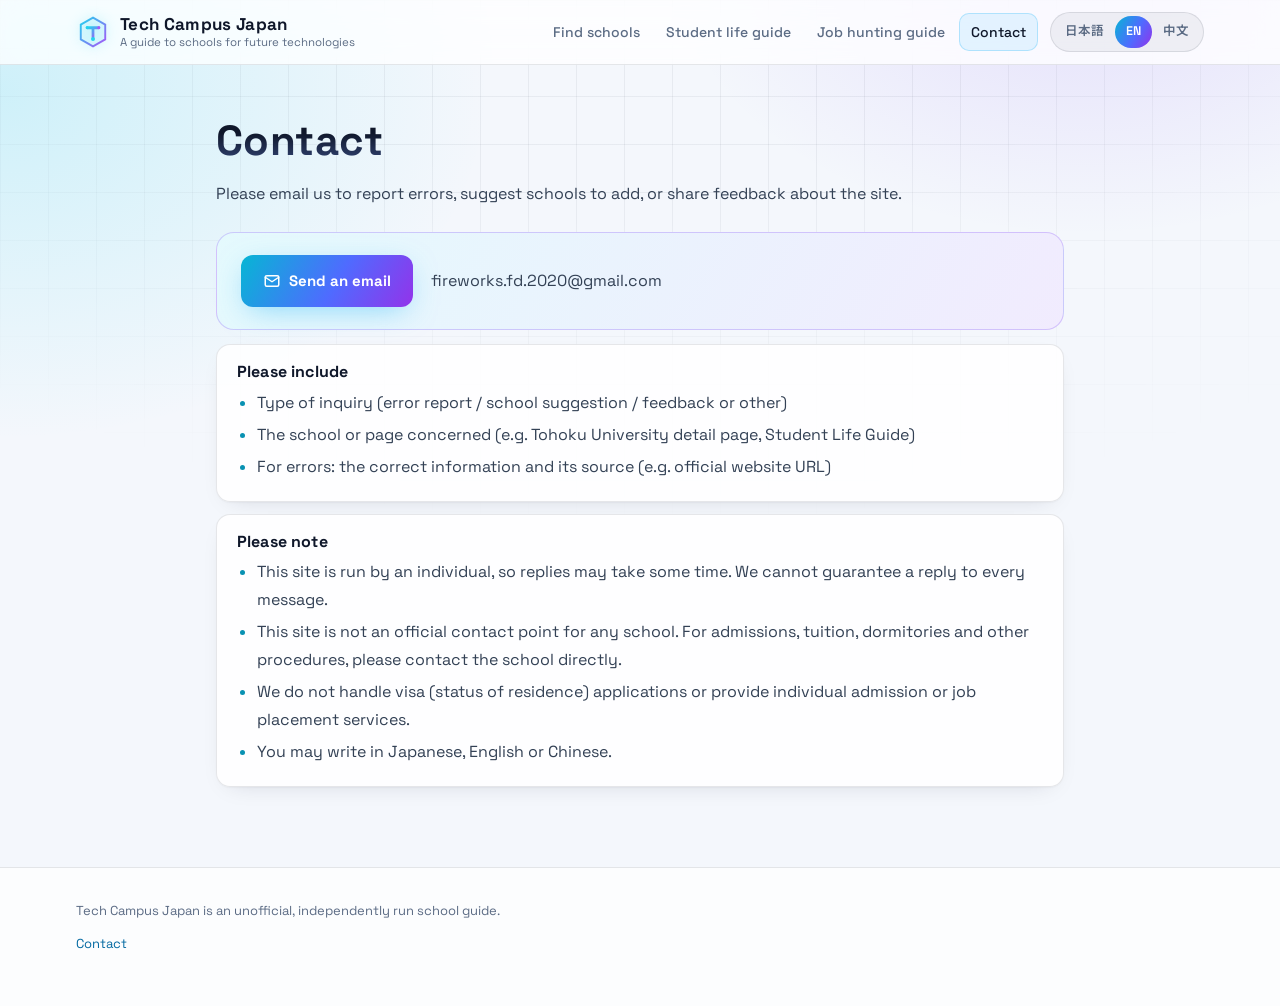
==== contact.html @ 6f259089 "お問い合わせページを追加（3言語、宛先は食品サイトと同じ） Co-Authored-By: Claude Opus 5.5 <noreply@anthropic.com>" ====
<!doctype html>
<html lang="ja">
<head>
  <meta charset="utf-8">
  <meta name="viewport" content="width=device-width, initial-scale=1">
  <title>Tech Campus Japan</title>
  <meta name="description" content="Tech Campus Japan へのお問い合わせ（日本語 / English / 中文） — Contact Tech Campus Japan.">
  <link rel="icon" href="data:image/svg+xml,%3Csvg xmlns='http://www.w3.org/2000/svg' viewBox='0 0 32 32'%3E%3Crect width='32' height='32' rx='8' fill='%23060a14'/%3E%3Cpath d='M16 3.5l11 6.3v12.4L16 28.5 5 22.2V9.8z' fill='none' stroke='%2322d3ee' stroke-width='2'/%3E%3Cpath d='M10.5 12h11M16 12v9' stroke='%23a855f7' stroke-width='2.8' stroke-linecap='round'/%3E%3C/svg%3E">
  <meta name="theme-color" content="#f4f7fc">
  <link rel="preconnect" href="https://fonts.googleapis.com">
  <link rel="preconnect" href="https://fonts.gstatic.com" crossorigin>
  <link rel="stylesheet" href="https://fonts.googleapis.com/css2?family=Noto+Sans+JP:wght@400;500;700;800&family=Noto+Sans+SC:wght@400;500;700;800&family=Space+Grotesk:wght@500;600;700&display=swap">
  <link rel="stylesheet" href="assets/style.css">
</head>
<body data-page="contact">
  <header class="site-header">
    <div class="wrap header-inner">
      <a class="brand" data-link="index.html" href="index.html">
        <svg class="brand-logo" viewBox="0 0 32 32" aria-hidden="true"><defs><linearGradient id="lg" x1="0" y1="0" x2="1" y2="1"><stop offset="0" stop-color="#22d3ee"/><stop offset="1" stop-color="#a855f7"/></linearGradient></defs><path d="M16 2.5l11.5 6.6v13.8L16 29.5 4.5 22.9V9.1z" fill="rgba(34,211,238,.08)" stroke="url(#lg)" stroke-width="1.8"/><path d="M10.5 12h11M16 12v9" stroke="url(#lg)" stroke-width="2.6" stroke-linecap="round"/><circle cx="16" cy="22.6" r="1.9" fill="#22d3ee"/><circle cx="10.5" cy="12" r="1.4" fill="#22d3ee"/><circle cx="21.5" cy="12" r="1.4" fill="#a855f7"/></svg>
        <span><span class="brand-name" data-i18n="siteName"></span><span class="brand-sub" data-i18n="siteSub"></span></span>
      </a>
      <nav class="site-nav" aria-label="Main">
        <a data-link="index.html" href="index.html" data-i18n="navSchools"></a>
        <a data-link="guide.html" href="guide.html" data-i18n="navGuide"></a>
        <a data-link="guide.html#job" href="guide.html#job" data-i18n="navJob"></a>
        <a data-link="contact.html" href="contact.html" aria-current="page" data-i18n="navContact"></a>
      </nav>
      <div class="lang-switch" role="group" aria-label="Language">
        <button type="button" data-lang="ja">日本語</button>
        <button type="button" data-lang="en">EN</button>
        <button type="button" data-lang="zh">中文</button>
      </div>
    </div>
  </header>

  <main class="wrap section guide-page contact-page" id="contact"></main>

  <footer class="site-footer">
    <div class="wrap">
      <p class="muted" data-i18n="footerNote"></p>
      <p class="footer-links"><a data-link="contact.html" href="contact.html" data-i18n="navContact"></a></p>
    </div>
  </footer>

  <script src="data/i18n.js"></script>
  <script src="assets/app.js"></script>
</body>
</html>
---- assets/style.css ----
/* ===== Tech Campus Japan — Future Tech テーマ ===== */
:root {
  --bg: #f4f7fc;
  --bg-2: #eaf0f9;
  --surface: rgba(255, 255, 255, .86);
  --surface-solid: #ffffff;
  --surface-2: rgba(15, 23, 42, .05);
  --text: #0f172a;
  --text-2: #334155;
  --muted: #5b6b84;
  --border: rgba(15, 23, 42, .1);
  --border-strong: rgba(15, 23, 42, .18);
  --cyan: #0891b2;
  --violet: #8b5cf6;
  --accent: #0369a1;
  --grad: linear-gradient(120deg, #06b6d4 0%, #4f6bff 55%, #9333ea 100%);
  --en: #047857;
  --en-soft: rgba(16, 185, 129, .12);
  /* 分野の色 */
  --f-prog: #0284c7; --f-ai: #7c3aed; --f-robot: #ea580c; --f-semi: #0d9488;
  --f-security: #dc2626; --f-space: #2563eb; --f-design: #db2777; --f-startup: #4d7c0f;
  --radius: 16px;
  --glow: 0 0 0 1px rgba(56, 189, 248, .35), 0 10px 40px -10px rgba(56, 189, 248, .35);
  --font-body: "Noto Sans JP", "Hiragino Sans", "Yu Gothic UI", Meiryo, system-ui, sans-serif;
  color-scheme: light;
}
html:lang(zh-CN) { --font-body: "Noto Sans SC", "PingFang SC", "Microsoft YaHei", system-ui, sans-serif; }

* { box-sizing: border-box; }
html { -webkit-text-size-adjust: 100%; scroll-behavior: smooth; }
body {
  margin: 0;
  background: var(--bg);
  color: var(--text);
  font-family: "Space Grotesk", var(--font-body);
  line-height: 1.75;
  -webkit-font-smoothing: antialiased;
  position: relative;
  overflow-x: hidden;
}
/* 背景のグリッドと光 */
body::before {
  content: ""; position: fixed; inset: 0; z-index: -2; pointer-events: none;
  background-image:
    linear-gradient(rgba(15, 23, 42, .055) 1px, transparent 1px),
    linear-gradient(90deg, rgba(15, 23, 42, .055) 1px, transparent 1px);
  background-size: 48px 48px;
  mask-image: radial-gradient(ellipse 90% 70% at 50% 0%, #000 30%, transparent 85%);
  -webkit-mask-image: radial-gradient(ellipse 90% 70% at 50% 0%, #000 30%, transparent 85%);
}
body::after {
  content: ""; position: fixed; inset: 0; z-index: -3; pointer-events: none;
  background:
    radial-gradient(600px 400px at 85% -5%, rgba(139, 92, 246, .16), transparent 70%),
    radial-gradient(700px 500px at 0% 10%, rgba(34, 211, 238, .18), transparent 70%),
    var(--bg);
}
a { color: var(--accent); }
h1, h2, h3 { line-height: 1.35; letter-spacing: .01em; }
.wrap { max-width: 1160px; margin: 0 auto; padding: 0 16px; }
.muted { color: var(--muted); }
::selection { background: rgba(56, 189, 248, .35); }
:focus-visible { outline: 2px solid var(--cyan); outline-offset: 2px; }

/* ===== ヘッダー ===== */
.site-header {
  position: sticky; top: 0; z-index: 20;
  background: rgba(255, 255, 255, .78);
  backdrop-filter: blur(14px) saturate(140%);
  -webkit-backdrop-filter: blur(14px) saturate(140%);
  border-bottom: 1px solid var(--border);
}
.header-inner { display: flex; align-items: center; gap: 12px; min-height: 64px; flex-wrap: wrap; }
.brand { display: flex; align-items: center; gap: 10px; color: var(--text); text-decoration: none; min-width: 0; }
.brand-logo { width: 34px; height: 34px; flex: none; filter: drop-shadow(0 0 6px rgba(34, 211, 238, .35)); }
.brand-name { display: block; font-family: "Space Grotesk", sans-serif; font-weight: 700; font-size: 17px; letter-spacing: .02em; line-height: 1.2; }
.brand-sub { display: block; font-size: 11.5px; color: var(--muted); line-height: 1.3; white-space: nowrap; overflow: hidden; text-overflow: ellipsis; }
.site-nav { display: flex; gap: 2px; margin-left: auto; }
.site-nav a {
  color: var(--muted); text-decoration: none; font-size: 14px; font-weight: 500;
  padding: 7px 12px; border-radius: 10px; white-space: nowrap; transition: color .2s, background .2s;
}
.site-nav a:hover { color: var(--text); background: var(--surface-2); }
.site-nav a[aria-current="page"] { color: var(--text); background: rgba(56, 189, 248, .12); box-shadow: inset 0 0 0 1px rgba(56, 189, 248, .3); }
.lang-switch { display: flex; flex: none; background: var(--surface-2); border: 1px solid var(--border); border-radius: 999px; padding: 3px; }
.lang-switch button {
  border: 0; background: transparent; color: var(--muted); font: inherit; font-size: 12.5px; font-weight: 600;
  padding: 5px 11px; border-radius: 999px; cursor: pointer; transition: color .2s;
}
.lang-switch button:hover { color: var(--text); }
.lang-switch button[aria-pressed="true"] { background: var(--grad); color: #fff; }

/* ===== ヒーロー ===== */
.hero { position: relative; padding: 72px 0 56px; overflow: hidden; }
.hero-grid { display: grid; grid-template-columns: 1.15fr .85fr; gap: 32px; align-items: center; }
.eyebrow {
  display: inline-flex; align-items: center; gap: 8px; margin: 0 0 18px;
  font-family: "Space Grotesk", monospace; font-size: 12px; font-weight: 600; letter-spacing: .18em;
  color: var(--cyan); padding: 6px 12px; border-radius: 999px;
  border: 1px solid rgba(34, 211, 238, .35); background: rgba(34, 211, 238, .08);
}
.eyebrow::before { content: ""; width: 7px; height: 7px; border-radius: 50%; background: var(--cyan); box-shadow: 0 0 10px var(--cyan); animation: pulse 2s infinite; }
.hero h1 {
  font-size: clamp(30px, 4.8vw, 50px); margin: 0 0 18px; font-weight: 800; letter-spacing: .01em;
  word-break: keep-all; overflow-wrap: anywhere;
  background: linear-gradient(180deg, #0f172a 35%, #3b4f86 100%);
  -webkit-background-clip: text; background-clip: text; color: transparent;
}
.hero-lead { max-width: 640px; margin: 0; font-size: clamp(15px, 2vw, 17px); color: var(--text-2); }
.hero-actions { display: flex; flex-wrap: wrap; gap: 10px; margin-top: 26px; }
.stats { display: flex; flex-wrap: wrap; gap: 12px; margin-top: 30px; }
.stat {
  background: var(--surface); border: 1px solid var(--border); border-radius: 14px;
  padding: 12px 18px; display: flex; flex-direction: column; min-width: 128px; backdrop-filter: blur(8px);
}
.stat-num {
  font-family: "Space Grotesk", sans-serif; font-size: 32px; font-weight: 700; line-height: 1.15;
  background: var(--grad); -webkit-background-clip: text; background-clip: text; color: transparent;
}
.stat-label { font-size: 12.5px; color: var(--muted); }
.hero-visual { position: relative; }
.hero-visual svg { width: 100%; height: auto; display: block; filter: drop-shadow(0 10px 30px rgba(56, 189, 248, .2)); }
.hero-visual .node { animation: pulse 3s ease-in-out infinite; transform-box: fill-box; transform-origin: center; }
.hero-visual .node:nth-child(3n) { animation-delay: .8s; }
.hero-visual .node:nth-child(3n+1) { animation-delay: 1.6s; }
.hero-visual .flow { stroke-dasharray: 6 10; animation: flow 3s linear infinite; }
@keyframes pulse { 0%, 100% { opacity: 1; } 50% { opacity: .35; } }
@keyframes flow { to { stroke-dashoffset: -64; } }

/* ===== ボタン ===== */
.btn {
  display: inline-flex; align-items: center; gap: 6px; text-decoration: none; font-weight: 700; font-size: 14px;
  padding: 11px 18px; border-radius: 12px; background: var(--grad); color: #fff; border: 0;
  box-shadow: 0 8px 30px -8px rgba(56, 189, 248, .6); transition: transform .2s, box-shadow .2s;
}
.btn:hover { transform: translateY(-1px); box-shadow: 0 12px 36px -8px rgba(139, 92, 246, .7); }
.btn-ghost { background: var(--surface-2); color: var(--text); box-shadow: inset 0 0 0 1px var(--border-strong); }
.btn-ghost:hover { box-shadow: inset 0 0 0 1px var(--cyan); }

/* ===== セクション ===== */
.section { padding-top: 48px; padding-bottom: 8px; }
.section h2 { font-size: clamp(22px, 3vw, 28px); margin: 0 0 6px; }
.section-kicker { font-family: "Space Grotesk", monospace; font-size: 12px; letter-spacing: .2em; color: var(--cyan); margin: 0 0 6px; text-transform: uppercase; }
.section-lead { color: var(--muted); margin: 0 0 20px; }

/* ===== 分野カード ===== */
.fields-grid { display: grid; grid-template-columns: repeat(auto-fill, minmax(240px, 1fr)); gap: 12px; }
.field-card {
  position: relative; text-align: left; font: inherit; color: var(--text); cursor: pointer;
  background: var(--surface); border: 1px solid var(--border); border-radius: var(--radius);
  padding: 16px; display: grid; grid-template-columns: auto 1fr; gap: 4px 12px; align-items: start;
  transition: transform .2s, border-color .2s, box-shadow .2s; backdrop-filter: blur(8px);
}
.field-card:hover { transform: translateY(-3px); border-color: color-mix(in srgb, var(--c) 60%, transparent); box-shadow: 0 10px 40px -12px color-mix(in srgb, var(--c) 60%, transparent); }
.field-icon {
  grid-row: span 2; width: 40px; height: 40px; border-radius: 12px; display: grid; place-items: center;
  color: var(--c); background: color-mix(in srgb, var(--c) 14%, transparent);
  box-shadow: inset 0 0 0 1px color-mix(in srgb, var(--c) 35%, transparent);
}
.field-icon svg { width: 22px; height: 22px; }
.field-name { font-weight: 700; color: var(--text); }
.field-desc { font-size: 13px; color: var(--muted); line-height: 1.6; }

/* ===== 絞り込み ===== */
.filters {
  background: var(--surface); border: 1px solid var(--border); border-radius: 20px;
  padding: 18px; display: flex; flex-direction: column; gap: 14px; backdrop-filter: blur(10px);
}
.search {
  width: 100%; font: inherit; font-size: 16px; padding: 13px 16px 13px 44px; border-radius: 12px;
  border: 1px solid var(--border-strong); color: var(--text);
  background: #fff url("data:image/svg+xml,%3Csvg xmlns='http://www.w3.org/2000/svg' width='18' height='18' fill='none' stroke='%235b6b84' stroke-width='2' stroke-linecap='round' viewBox='0 0 24 24'%3E%3Ccircle cx='11' cy='11' r='7'/%3E%3Cpath d='m20 20-3.5-3.5'/%3E%3C/svg%3E") no-repeat 15px center;
}
.search::placeholder { color: #8391a7; }
.search:focus, .select:focus { outline: none; border-color: var(--cyan); box-shadow: 0 0 0 3px rgba(34, 211, 238, .2); }
.filter-row { display: flex; gap: 10px; align-items: flex-start; flex-wrap: wrap; }
.filter-row-inline { align-items: center; }
.filter-label { font-size: 12.5px; font-weight: 600; color: var(--muted); min-width: 96px; padding-top: 6px; }
.filter-row-inline .filter-label { padding-top: 0; }
.chips { display: flex; flex-wrap: wrap; gap: 6px; flex: 1; min-width: 0; }
.chip {
  font: inherit; font-size: 13px; padding: 6px 13px; border-radius: 999px; cursor: pointer;
  border: 1px solid var(--border-strong); background: transparent; color: var(--text-2); transition: all .2s;
}
.chip:hover { border-color: var(--cyan); color: var(--text); }
.chip[aria-pressed="true"] { background: var(--grad); border-color: transparent; color: #fff; font-weight: 700; }
.select {
  font: inherit; font-size: 14px; padding: 8px 12px; border-radius: 10px; max-width: 100%;
  border: 1px solid var(--border-strong); background: var(--surface-solid); color: var(--text);
}
.check { display: inline-flex; align-items: center; gap: 7px; font-size: 14px; cursor: pointer; color: var(--text-2); }
.check input { width: 17px; height: 17px; accent-color: var(--cyan); }
.link-btn { font: inherit; font-size: 13px; background: none; border: 0; color: var(--accent); cursor: pointer; margin-left: auto; }
.link-btn:hover { text-decoration: underline; }
.result-count { color: var(--muted); font-size: 14px; margin: 18px 0 12px; font-family: "Space Grotesk", var(--font-body); }

/* ===== 学校カード ===== */
.cards { display: grid; grid-template-columns: repeat(auto-fill, minmax(310px, 1fr)); gap: 16px; }
.card {
  position: relative; background: var(--surface); border: 1px solid var(--border); border-radius: var(--radius);
  padding: 18px 20px; display: flex; flex-direction: column; backdrop-filter: blur(8px);
  transition: transform .25s, box-shadow .25s, border-color .25s;
}
.card::before {
  content: ""; position: absolute; inset: 0; border-radius: inherit; padding: 1px; pointer-events: none;
  background: var(--grad); opacity: 0; transition: opacity .25s;
  -webkit-mask: linear-gradient(#000 0 0) content-box, linear-gradient(#000 0 0);
  -webkit-mask-composite: xor; mask-composite: exclude;
}
.card:hover { transform: translateY(-4px); box-shadow: 0 18px 50px -18px rgba(56, 189, 248, .45); border-color: transparent; }
.card:hover::before { opacity: 1; }
.card-badges { display: flex; flex-wrap: wrap; gap: 6px; margin-bottom: 10px; }
.card-title { font-size: 18.5px; margin: 0; }
.card-title a { color: var(--text); text-decoration: none; }
.card-title a::after { content: ""; position: absolute; inset: 0; } /* カード全体をリンクに */
.card-alt { margin: 2px 0 0; font-size: 12.5px; color: var(--muted); font-family: "Space Grotesk", var(--font-body); }
.card-pref { margin: 6px 0 10px; font-size: 12.5px; color: var(--muted); display: flex; align-items: center; gap: 5px; }
.card-pref::before {
  content: ""; width: 12px; height: 12px; flex: none; background: var(--cyan);
  -webkit-mask: url("data:image/svg+xml,%3Csvg xmlns='http://www.w3.org/2000/svg' viewBox='0 0 24 24'%3E%3Cpath d='M12 2a7 7 0 0 0-7 7c0 5 7 13 7 13s7-8 7-13a7 7 0 0 0-7-7zm0 9.5A2.5 2.5 0 1 1 12 6.5a2.5 2.5 0 0 1 0 5z'/%3E%3C/svg%3E") center / contain no-repeat;
  mask: url("data:image/svg+xml,%3Csvg xmlns='http://www.w3.org/2000/svg' viewBox='0 0 24 24'%3E%3Cpath d='M12 2a7 7 0 0 0-7 7c0 5 7 13 7 13s7-8 7-13a7 7 0 0 0-7-7zm0 9.5A2.5 2.5 0 1 1 12 6.5a2.5 2.5 0 0 1 0 5z'/%3E%3C/svg%3E") center / contain no-repeat;
}
.card-desc { margin: 0 0 14px; font-size: 14px; flex: 1; color: var(--text-2); }
.tags { display: flex; flex-wrap: wrap; gap: 5px; }
.tag {
  font-size: 11.5px; font-weight: 600; padding: 3px 10px; border-radius: 999px; white-space: nowrap;
  color: var(--c); background: color-mix(in srgb, var(--c) 12%, transparent);
  box-shadow: inset 0 0 0 1px color-mix(in srgb, var(--c) 28%, transparent);
}
.tag-prog { --c: var(--f-prog); } .tag-ai { --c: var(--f-ai); } .tag-robot { --c: var(--f-robot); }
.tag-semi { --c: var(--f-semi); } .tag-security { --c: var(--f-security); } .tag-space { --c: var(--f-space); }
.tag-design { --c: var(--f-design); } .tag-startup { --c: var(--f-startup); }
.badge { font-size: 11.5px; font-weight: 700; padding: 3px 9px; border-radius: 7px; letter-spacing: .02em; }
.badge-univ { background: rgba(2, 132, 199, .1); color: #0369a1; }
.badge-kosen { background: rgba(234, 88, 12, .1); color: #c2410c; }
.badge-high { background: rgba(219, 39, 119, .1); color: #be185d; }
.badge-en { background: var(--en-soft); color: var(--en); box-shadow: inset 0 0 0 1px rgba(52, 211, 153, .3); }
.badge-en-grad, .badge-en-partial { background: transparent; color: #047857; box-shadow: inset 0 0 0 1px rgba(16, 185, 129, .35); }
.card-meta {
  display: flex; flex-wrap: wrap; gap: 6px 12px; align-items: center; justify-content: space-between;
  margin: 14px 0 0; padding-top: 12px; border-top: 1px solid var(--border); font-size: 12.5px; color: var(--muted);
  font-family: "Space Grotesk", var(--font-body);
}
.dorm { font-weight: 600; }
.dorm-yes { color: var(--en); }
.empty { color: var(--muted); padding: 24px 0; }

/* ===== 学校の種類 ===== */
.guide-grid { display: grid; grid-template-columns: repeat(auto-fill, minmax(290px, 1fr)); gap: 14px; margin-top: 14px; }
.guide-item { background: var(--surface); border: 1px solid var(--border); border-radius: var(--radius); padding: 18px 20px; }
.guide-item h3 { margin: 0 0 6px; font-size: 16px; color: var(--text); }
.guide-item p { margin: 0; font-size: 14px; color: var(--muted); }

/* ===== ガイドへの誘導 ===== */
.cta {
  position: relative; overflow: hidden;
  display: flex; flex-wrap: wrap; gap: 18px 28px; align-items: center; justify-content: space-between;
  background: linear-gradient(120deg, rgba(34, 211, 238, .14), rgba(139, 92, 246, .14)), #fff;
  border: 1px solid rgba(139, 92, 246, .35); border-radius: 22px; padding: 28px 30px;
}
.cta::after {
  content: ""; position: absolute; right: -80px; top: -80px; width: 260px; height: 260px; border-radius: 50%;
  background: radial-gradient(circle, rgba(139, 92, 246, .22), transparent 70%); pointer-events: none;
}
.cta h2 { margin: 0 0 6px; font-size: 22px; }
.cta p { margin: 0; color: var(--text-2); max-width: 620px; }
.cta-actions { display: flex; flex-wrap: wrap; gap: 10px; position: relative; z-index: 1; }

/* ===== 詳細ページ ===== */
.back { display: inline-flex; margin-bottom: 18px; text-decoration: none; font-size: 14px; color: var(--muted); }
.back:hover { color: var(--cyan); }
.detail-head h1 {
  font-size: clamp(26px, 4.6vw, 40px); margin: 0;
  background: linear-gradient(180deg, #0f172a 35%, #3b4f86 100%); -webkit-background-clip: text; background-clip: text; color: transparent;
}
.detail-alt { color: var(--muted); margin: 6px 0 0; font-family: "Space Grotesk", var(--font-body); }
.detail-pref { color: var(--muted); margin: 4px 0 0; font-size: 14px; }
.detail-desc { font-size: 17px; max-width: 800px; margin: 22px 0 26px; color: var(--text-2); }
.detail-list {
  background: var(--surface); border: 1px solid var(--border); border-radius: var(--radius);
  padding: 4px 22px; margin: 0; display: grid; grid-template-columns: 200px 1fr; backdrop-filter: blur(8px);
}
.detail-list dt, .detail-list dd { padding: 15px 0; border-bottom: 1px solid var(--border); margin: 0; }
.detail-list dt { font-weight: 600; font-size: 13.5px; color: var(--muted); padding-right: 16px; }
.detail-list dt:last-of-type, .detail-list dd:last-of-type { border-bottom: 0; }
.detail-list dd a { word-break: break-all; }
.detail-list small { display: inline-block; margin-top: 4px; font-size: 12px; }
.detail-fields { list-style: none; margin: 0; padding: 0; display: flex; flex-direction: column; gap: 8px; }
.detail-fields li { display: flex; gap: 10px; align-items: baseline; flex-wrap: wrap; }
.detail .detail-sub { font-size: 20px; margin: 40px 0 14px; display: flex; align-items: center; gap: 10px; }
.detail-sub::before { content: ""; width: 4px; height: 20px; border-radius: 2px; background: var(--grad); }
.level { font-weight: 700; }
.level-undergrad, .level-grad { color: var(--en); }
.detail-guide-link { margin: 18px 0 0; }
.related { margin-top: 48px; }
.related h2 { font-size: 20px; }

/* ===== 留学生活ガイド ===== */
.guide-page { max-width: 880px; }
.guide-page h1 {
  font-size: clamp(28px, 5vw, 42px); margin: 0 0 10px;
  background: linear-gradient(180deg, #0f172a 35%, #3b4f86 100%); -webkit-background-clip: text; background-clip: text; color: transparent;
}
.g-lead { color: var(--text-2); margin: 0 0 24px; }
.g-toc { background: var(--surface); border: 1px solid var(--border); border-radius: var(--radius); padding: 16px 22px; }
.g-toc strong { font-family: "Space Grotesk", var(--font-body); color: var(--cyan); font-size: 13px; letter-spacing: .1em; }
.g-toc ol { margin: 8px 0 0; padding-left: 22px; }
.g-toc li { margin: 3px 0; }
.g-toc a { color: var(--text); text-decoration: none; }
.g-toc a:hover { color: var(--cyan); }
.g-section { padding-top: 44px; scroll-margin-top: 84px; }
.g-section h2 { font-size: 24px; margin: 0 0 14px; display: flex; align-items: center; gap: 10px; }
.g-section h2::before { content: ""; width: 4px; height: 24px; border-radius: 2px; background: var(--grad); }
.g-section > h3 { font-size: 16px; margin: 22px 0 12px; color: var(--cyan); }
.g-intro { margin: 0 0 8px; color: var(--text-2); }
.g-blocks { display: grid; gap: 12px; margin-top: 14px; }
.g-block { background: var(--surface); border: 1px solid var(--border); border-radius: 14px; padding: 16px 20px; }
.g-block h3 { font-size: 16px; margin: 0 0 6px; }
.g-block p { margin: 0; color: var(--text-2); }
.g-block ul { margin: 0; padding-left: 20px; color: var(--text-2); }
.g-block li { margin: 4px 0; }
.g-block li::marker { color: var(--cyan); }
.g-note { margin-top: 36px; font-size: 13px; color: var(--muted); }
.timeline { list-style: none; margin: 0; padding: 0 0 0 4px; border-left: 2px solid rgba(56, 189, 248, .3); }
.timeline li { position: relative; padding: 0 0 16px 22px; display: flex; flex-direction: column; }
.timeline li::before {
  content: ""; position: absolute; left: -8px; top: 7px; width: 12px; height: 12px;
  border-radius: 50%; background: var(--cyan); box-shadow: 0 0 12px var(--cyan);
}
.tl-when { font-weight: 700; color: var(--cyan); font-size: 14px; font-family: "Space Grotesk", var(--font-body); }
.tl-what { color: var(--text-2); }
.steps { list-style: none; margin: 0; padding: 0; display: flex; flex-wrap: wrap; gap: 8px; counter-reset: step; }
.steps li {
  counter-increment: step; background: var(--surface); border: 1px solid var(--border-strong);
  border-radius: 999px; padding: 5px 14px 5px 6px; font-size: 14px;
}
.steps li::before {
  content: counter(step); display: inline-grid; place-items: center; width: 22px; height: 22px; margin-right: 8px;
  border-radius: 50%; background: var(--grad); color: #fff; font-size: 12px; font-weight: 800;
}

/* ===== フッター ===== */
.site-footer { margin-top: 72px; padding: 32px 0 44px; border-top: 1px solid var(--border); font-size: 13px; color: var(--muted); background: rgba(255, 255, 255, .7); }
.site-footer p { margin: 0 0 6px; max-width: 840px; }

/* ===== レスポンシブ ===== */
@media (max-width: 900px) {
  .hero-grid { grid-template-columns: 1fr; }
  .hero-visual { max-width: 420px; margin: 0 auto; opacity: .9; }
  .site-nav { order: 3; width: 100%; margin: 0 0 10px; overflow-x: auto; }
  .site-nav a { padding: 5px 12px 5px 0; background: none !important; box-shadow: none !important; }
  .site-nav a[aria-current="page"] { color: var(--cyan); }
  .lang-switch { margin-left: auto; }
}
@media (max-width: 640px) {
  .hero { padding: 44px 0 36px; }
  .hero-visual { display: none; }
  .stat { min-width: 0; flex: 1 1 30%; padding: 10px 12px; }
  .stat-num { font-size: 24px; }
  .stat-label { font-size: 11.5px; }
  .brand-sub { display: none; }
  .lang-switch button { padding: 4px 8px; font-size: 12px; }
  .brand-name { font-size: 15px; }
  .brand-logo { width: 30px; height: 30px; }
  .header-inner { gap: 8px; }
  .filter-label { min-width: 100%; padding-top: 0; }
  .link-btn { margin-left: 0; }
  .cards { grid-template-columns: 1fr; }
  .cta { padding: 22px 20px; }
  .cta-actions, .hero-actions { width: 100%; }
  .btn { flex: 1 1 100%; justify-content: center; }
  .detail-list { grid-template-columns: 1fr; padding: 4px 16px; }
  .detail-list dt { border-bottom: 0; padding-bottom: 2px; }
  .detail-list dd { padding-top: 0; }
}
@media (prefers-reduced-motion: reduce) {
  *, *::before, *::after { animation: none !important; transition: none !important; }
  html { scroll-behavior: auto; }
}

/* 明るい背景用の立体感 */
.card, .field-card, .filters, .detail-list, .stat, .guide-item, .g-block, .g-toc {
  box-shadow: 0 1px 2px rgba(15, 23, 42, .04), 0 8px 24px -14px rgba(15, 23, 42, .18);
}

/* ===== お問い合わせ ===== */
.contact-card {
  display: flex; flex-wrap: wrap; align-items: center; gap: 12px 18px; margin: 4px 0 8px;
  background: linear-gradient(120deg, rgba(34, 211, 238, .12), rgba(139, 92, 246, .12)), #fff;
  border: 1px solid rgba(139, 92, 246, .3); border-radius: 18px; padding: 22px 24px;
}
.btn-mail { gap: 8px; font-size: 15px; padding: 13px 22px; }
.contact-mail { margin: 0; font-family: "Space Grotesk", var(--font-body); color: var(--text-2); word-break: break-all; }
.footer-links { margin-top: 10px !important; }
.footer-links a { color: var(--accent); text-decoration: none; }
.footer-links a:hover { text-decoration: underline; }
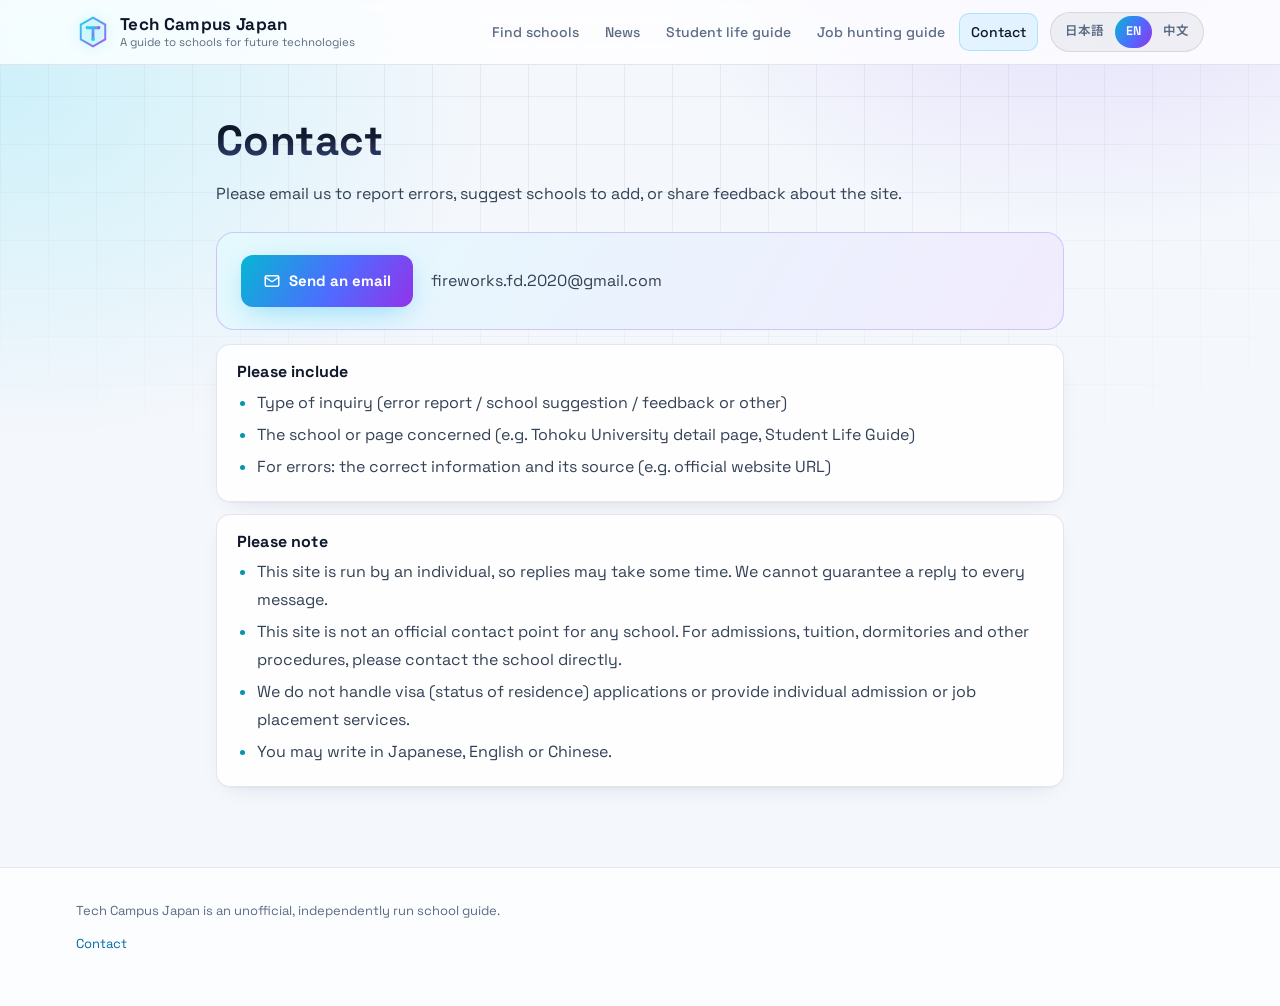
==== commit 05dd25d0: "月次トピックス（2026年11月号）・締め切りカレンダー・今月の注目校を追加、熊本県立大学を掲載、東北大・筑波大の留学生授業料改定を反映、更新手順をスキル化 Co-Authored-By: Claud" ====
--- a/contact.html
+++ b/contact.html
@@ -21,6 +21,7 @@
       </a>
       <nav class="site-nav" aria-label="Main">
         <a data-link="index.html" href="index.html" data-i18n="navSchools"></a>
+        <a data-link="news.html" href="news.html" data-i18n="navNews"></a>
         <a data-link="guide.html" href="guide.html" data-i18n="navGuide"></a>
         <a data-link="guide.html#job" href="guide.html#job" data-i18n="navJob"></a>
         <a data-link="contact.html" href="contact.html" aria-current="page" data-i18n="navContact"></a>
--- a/assets/style.css
+++ b/assets/style.css
@@ -394,3 +394,65 @@
 .footer-links { margin-top: 10px !important; }
 .footer-links a { color: var(--accent); text-decoration: none; }
 .footer-links a:hover { text-decoration: underline; }
+
+/* ===== 月次トピックス ===== */
+.news-page { max-width: 920px; }
+.topics { display: grid; gap: 14px; }
+.topic {
+  background: var(--surface); border: 1px solid var(--border); border-radius: var(--radius);
+  padding: 20px 22px; scroll-margin-top: 84px;
+  box-shadow: 0 1px 2px rgba(15, 23, 42, .04), 0 8px 24px -14px rgba(15, 23, 42, .18);
+}
+.topic:target { border-color: var(--cyan); box-shadow: 0 0 0 3px rgba(8, 145, 178, .15); }
+.topic h3 { margin: 8px 0 8px; font-size: 18px; }
+.topic p { margin: 0; color: var(--text-2); }
+.topic-kind {
+  display: inline-block; font-size: 11.5px; font-weight: 700; padding: 3px 10px; border-radius: 999px;
+  color: var(--c); background: color-mix(in srgb, var(--c) 12%, transparent);
+}
+.kind-tuition { --c: var(--f-robot); } .kind-program { --c: var(--f-ai); }
+.kind-admission { --c: var(--f-prog); } .kind-policy { --c: var(--f-semi); }
+.topic-related { display: flex; flex-wrap: wrap; align-items: center; gap: 6px; margin-top: 12px; font-size: 13px; color: var(--muted); }
+.topic-related > span { margin-right: 2px; }
+.chip-link {
+  font-size: 13px; padding: 3px 11px; border-radius: 999px; text-decoration: none;
+  border: 1px solid var(--border-strong); color: var(--accent); background: #fff;
+}
+.chip-link:hover { border-color: var(--cyan); }
+.topic-sources { margin-top: 10px !important; font-size: 12.5px; color: var(--muted) !important; }
+.topic-sources a { color: var(--muted); }
+
+/* カレンダー */
+.cal { list-style: none; margin: 14px 0 0; padding: 0; background: var(--surface); border: 1px solid var(--border); border-radius: var(--radius); overflow: hidden; }
+.cal-item { display: grid; grid-template-columns: 230px 1fr; gap: 6px 16px; padding: 14px 20px; border-bottom: 1px solid var(--border); }
+.cal-item:last-child { border-bottom: 0; }
+.cal-date { font-family: "Space Grotesk", var(--font-body); font-weight: 600; color: var(--text); font-size: 14px; }
+.cal-approx { font-style: normal; font-size: 11px; color: var(--muted); border: 1px solid var(--border-strong); border-radius: 6px; padding: 0 5px; margin-left: 4px; }
+.cal-body { font-size: 14.5px; }
+.cal-body a { color: var(--text); text-decoration: none; }
+.cal-body a:hover { color: var(--accent); text-decoration: underline; }
+.cal-kind { display: inline-block; font-size: 11px; font-weight: 700; padding: 1px 8px; border-radius: 6px; margin-right: 8px; color: #fff; vertical-align: 1px; }
+.cal-deadline { background: #e11d48; } .cal-exam { background: #2563eb; } .cal-event { background: #0d9488; } .cal-scholarship { background: #7c3aed; }
+.cal-item.is-past { opacity: .55; }
+.cal-past { font-size: 11.5px; color: var(--muted); margin-left: 6px; }
+
+/* トップページの最新トピックス */
+.home-news-head { display: flex; flex-wrap: wrap; align-items: baseline; justify-content: space-between; gap: 8px; margin-bottom: 14px; }
+.home-news-head h2 { margin: 0 !important; }
+.home-news-head a { font-size: 14px; color: var(--accent); text-decoration: none; font-weight: 600; }
+.news-cards { display: grid; grid-template-columns: repeat(auto-fill, minmax(280px, 1fr)); gap: 12px; }
+.news-card {
+  display: flex; flex-direction: column; gap: 8px; text-decoration: none; color: var(--text);
+  background: var(--surface); border: 1px solid var(--border); border-radius: var(--radius); padding: 16px 18px;
+  box-shadow: 0 1px 2px rgba(15, 23, 42, .04), 0 8px 24px -14px rgba(15, 23, 42, .18); transition: transform .2s, border-color .2s;
+}
+.news-card:hover { transform: translateY(-3px); border-color: var(--cyan); }
+.news-card .topic-kind { align-self: flex-start; }
+.news-card strong { font-size: 15.5px; line-height: 1.5; }
+.news-month { font-size: 12px; color: var(--muted); font-family: "Space Grotesk", var(--font-body); }
+.spot-title { font-size: 17px; margin: 26px 0 12px; }
+
+@media (max-width: 640px) {
+  .cal-item { grid-template-columns: 1fr; gap: 2px; padding: 12px 16px; }
+  .topic { padding: 16px 18px; }
+}
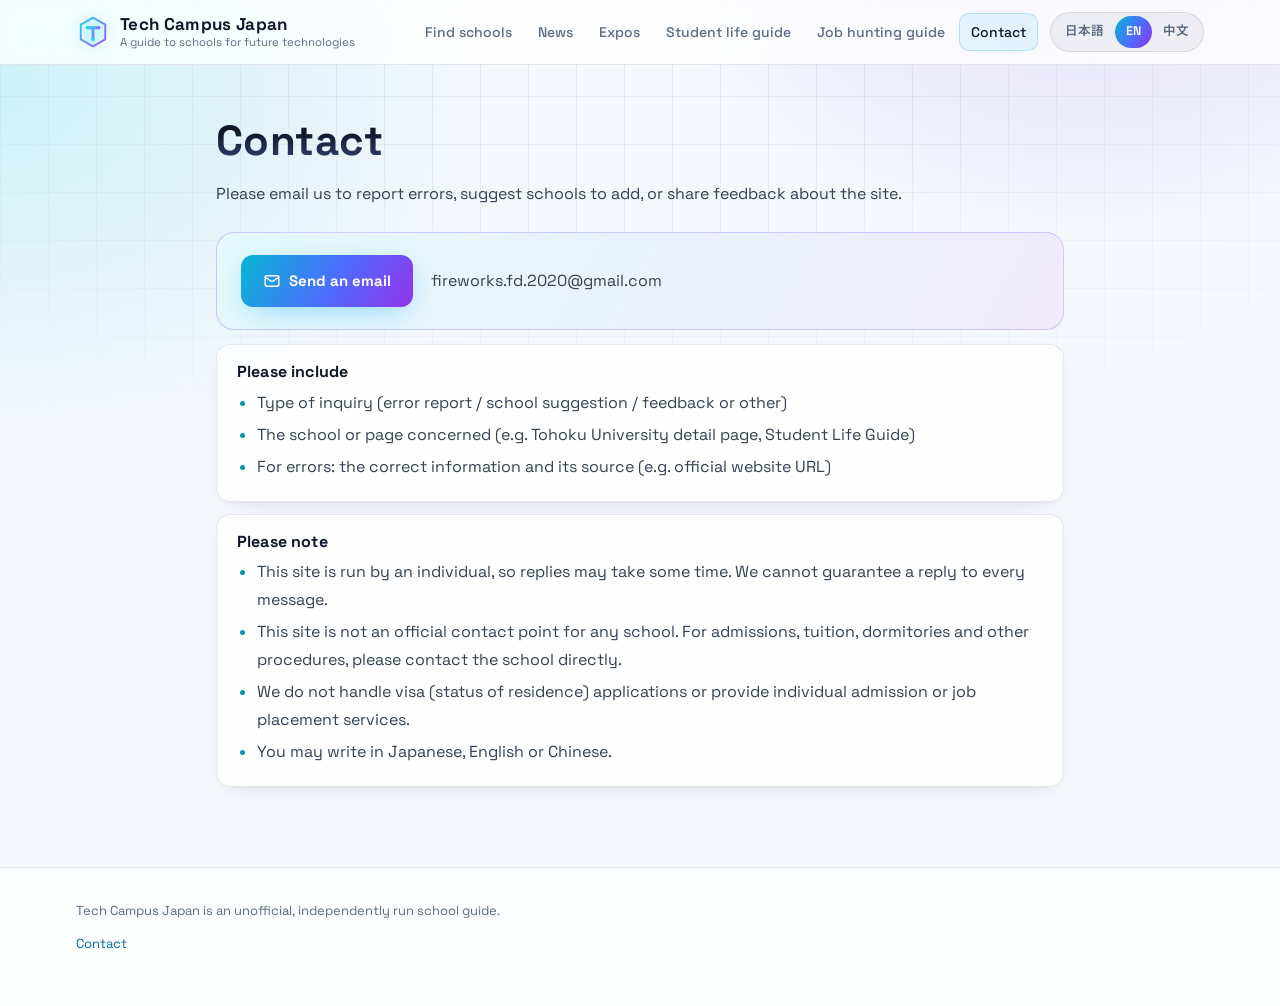
==== commit d262ab28: "AI・フィジカルAI・宇宙・半導体の展示会ページを追加（3言語、10件） Co-Authored-By: Claude Opus 5.5 <noreply@anthropic.com>" ====
--- a/contact.html
+++ b/contact.html
@@ -22,6 +22,7 @@
       <nav class="site-nav" aria-label="Main">
         <a data-link="index.html" href="index.html" data-i18n="navSchools"></a>
         <a data-link="news.html" href="news.html" data-i18n="navNews"></a>
+        <a data-link="expos.html" href="expos.html" data-i18n="navExpos"></a>
         <a data-link="guide.html" href="guide.html" data-i18n="navGuide"></a>
         <a data-link="guide.html#job" href="guide.html#job" data-i18n="navJob"></a>
         <a data-link="contact.html" href="contact.html" aria-current="page" data-i18n="navContact"></a>
--- a/assets/style.css
+++ b/assets/style.css
@@ -344,7 +344,7 @@
 .site-footer p { margin: 0 0 6px; max-width: 840px; }
 
 /* ===== レスポンシブ ===== */
-@media (max-width: 900px) {
+@media (max-width: 1100px) {
   .hero-grid { grid-template-columns: 1fr; }
   .hero-visual { max-width: 420px; margin: 0 auto; opacity: .9; }
   .site-nav { order: 3; width: 100%; margin: 0 0 10px; overflow-x: auto; }
@@ -456,3 +456,26 @@
   .cal-item { grid-template-columns: 1fr; gap: 2px; padding: 12px 16px; }
   .topic { padding: 16px 18px; }
 }
+
+/* ===== 展示会 ===== */
+.expo-filters { margin-bottom: 4px; }
+.expo-list { display: grid; gap: 14px; }
+.expo {
+  display: grid; grid-template-columns: 210px 1fr; gap: 6px 22px;
+  background: var(--surface); border: 1px solid var(--border); border-radius: var(--radius); padding: 20px 22px;
+  box-shadow: 0 1px 2px rgba(15, 23, 42, .04), 0 8px 24px -14px rgba(15, 23, 42, .18);
+}
+.expo-date { font-family: "Space Grotesk", var(--font-body); font-weight: 700; color: var(--accent); font-size: 15px; line-height: 1.5; }
+.expo-icons { display: flex; gap: 6px; margin-bottom: 8px; }
+.expo-icons .field-icon { width: 34px; height: 34px; border-radius: 10px; grid-row: auto; }
+.expo-icons .field-icon svg { width: 18px; height: 18px; }
+.expo h3 { margin: 0 0 4px; font-size: 18px; }
+.expo-venue { margin: 0 0 8px; font-size: 13.5px; color: var(--muted); }
+.expo-desc { margin: 0 0 12px; color: var(--text-2); }
+.expo-link { display: inline-block; margin-top: 12px; font-size: 14px; font-weight: 600; color: var(--accent); text-decoration: none; }
+.expo-link:hover { text-decoration: underline; }
+.expo.is-past { opacity: .55; }
+@media (max-width: 640px) {
+  .expo { grid-template-columns: 1fr; padding: 16px 18px; }
+}
+.cal-approx { white-space: nowrap; display: inline-block; }
